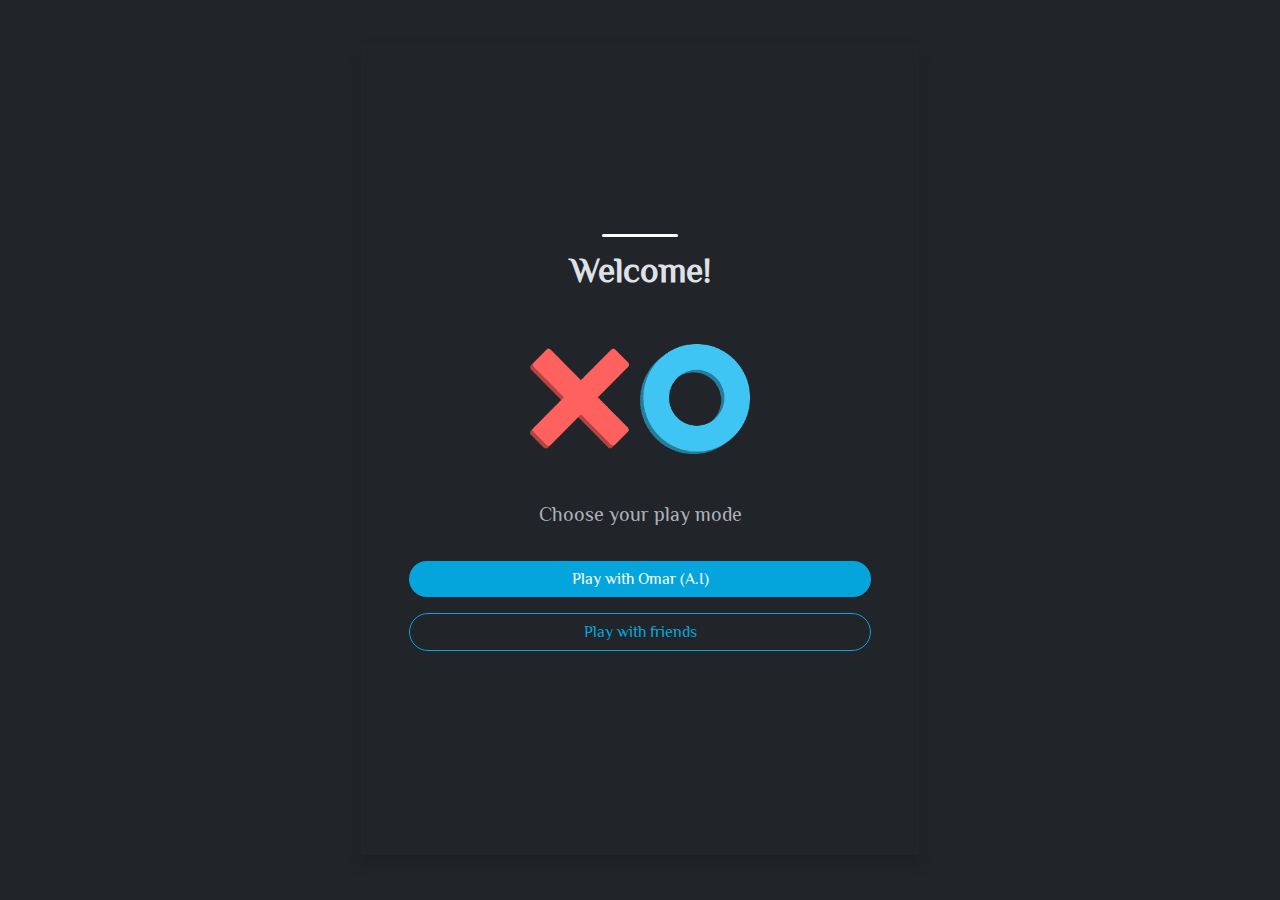
==== index.html @ 3f59a584 "welcome page commit" ====
<!DOCTYPE html>
<html lang="en">
<head>
    <meta charset="UTF-8">
    <meta name="viewport" content="width=device-width, initial-scale=1.0">
    <link rel="stylesheet" href="css/bootstrap.min.css">
    <link rel="stylesheet" href="style.css">
    <title>Tic Tac Toe</title>
</head>
<body data-bs-theme="dark">
    <div class="container-xl justify-content-center d-flex vh-100 align-items-center">
        <div class="row align-items-center shadow h-100 w-50">
            <div class="col-12 text-center p-5">
                <h3 class="title fw-bold">Welcome!</h3>
                <img src="assests/cover.png" alt="cover image" class="img img-fluid">
                <p class="lead text-muted">Choose your play mode</p>
                <a href="#">
                    <button type="button" class="btn btn-primary rounded-5 my-3 w-100 btn-p1">Play with Omar (A.I)</button>
                </a>
                <br>
                <a href="#">
                    <button class="btn btn-outline-primary rounded-5 w-100 btn-p2" id="playWithFriendsButton">Play with friends</button>
                </a>
            </div>
        </div>
    </div>
</body>
<script src="js/bootstrap.bundle.min.js"></script>
</html>
---- style.css ----
@font-face {
    font-family: "philosopher";
    src: url('fonts/Philosopher-Regular.ttf');
}

*
{
    font-family: 'philosopher';
}

.title
{
    font-size: 35px;
}

.title::after
{
    content: " ";
    display: block;
    position: absolute;
    background-color: white;
    width: 6%;
    height: 3px;
    border-radius: 25px;
    left: 47%;
    top: 26%;
}

.img
{
    padding-top: 45px;
    padding-bottom: 45px;
    width: 220px;
}

.btn-p1
{
    background-color: rgb(4 165 221);
    border: 0px;
}

.btn-p1:hover, .btn-p2:hover
{
    background-color: rgb(0, 116, 155);
}

.btn-p2
{
    color: rgb(4 165 221);
    border-color: rgb(4 165 221);
}

.row
{
    height: 90% !important;
}

@media (max-width: 650px) {
    .title::after
    {
        content: " ";
        display: block;
        position: absolute;
        background-color: white;
        width: 15%;
        height: 3px;
        border-radius: 25px;
        left: 43%;
        top: 25%;
    }

    .row
    {
        width: 65% !important;
    }
}
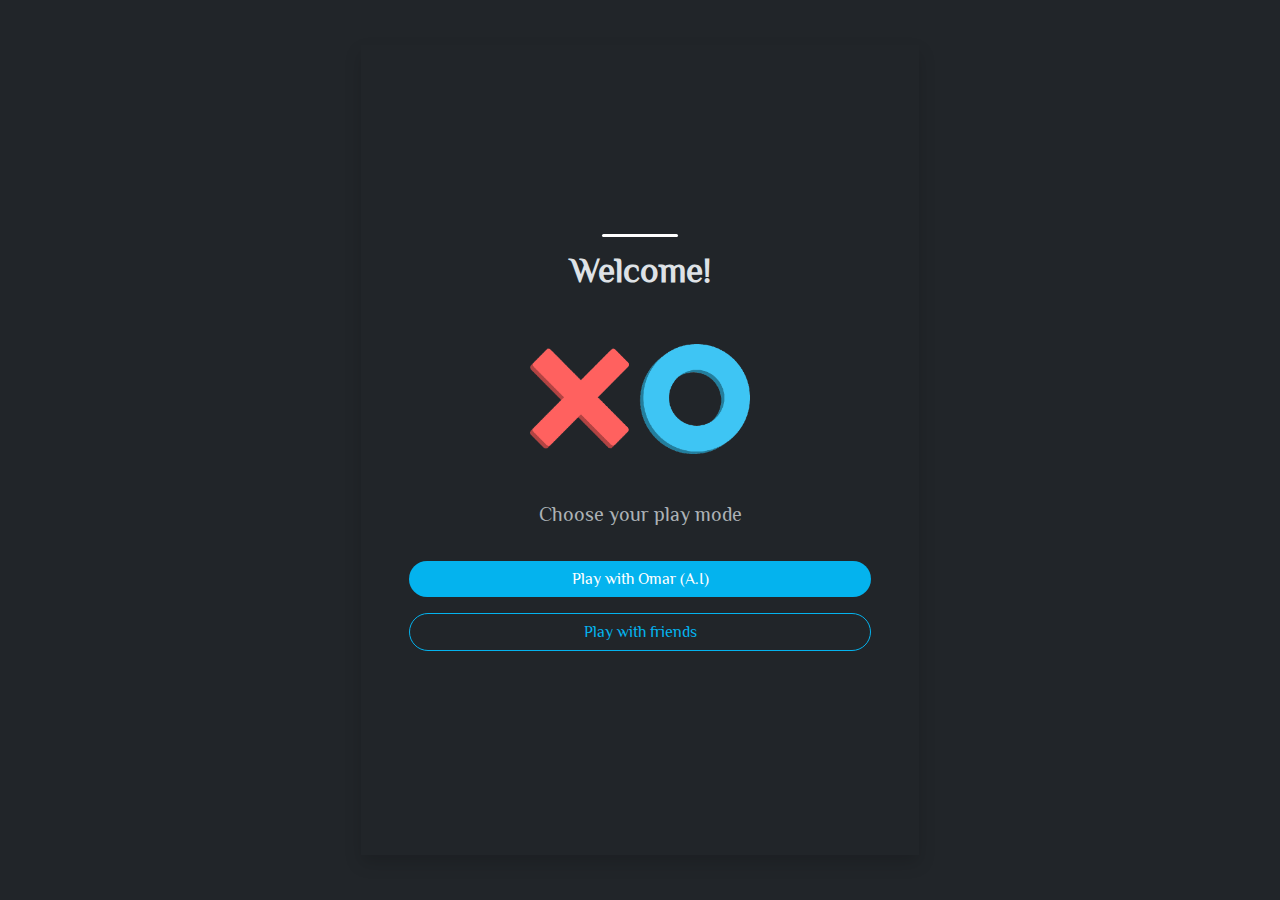
==== commit fa4b04b6: "Player choice page commit" ====
--- a/index.html
+++ b/index.html
@@ -12,13 +12,13 @@
         <div class="row align-items-center shadow h-100 w-50">
             <div class="col-12 text-center p-5">
                 <h3 class="title fw-bold">Welcome!</h3>
-                <img src="assests/cover.png" alt="cover image" class="img img-fluid">
+                <img src="assests/cover.png" alt="cover image" class="img img-fluid img-cover">
                 <p class="lead text-muted">Choose your play mode</p>
                 <a href="#">
                     <button type="button" class="btn btn-primary rounded-5 my-3 w-100 btn-p1">Play with Omar (A.I)</button>
                 </a>
                 <br>
-                <a href="#">
+                <a href="player.html">
                     <button class="btn btn-outline-primary rounded-5 w-100 btn-p2" id="playWithFriendsButton">Play with friends</button>
                 </a>
             </div>
--- a/style.css
+++ b/style.css
@@ -13,6 +13,24 @@
     font-size: 35px;
 }
 
+.title-1
+{
+    font-size: 35px;
+}
+
+.title-1::after
+{
+    content: " ";
+    display: block;
+    position: absolute;
+    background-color: white;
+    width: 10%;
+    height: 3px;
+    border-radius: 25px;
+    left: 45%;
+    top: 27%;
+}
+
 .title::after
 {
     content: " ";
@@ -26,7 +44,7 @@
     top: 26%;
 }
 
-.img
+.img.img-cover
 {
     padding-top: 45px;
     padding-bottom: 45px;
@@ -35,7 +53,7 @@
 
 .btn-p1
 {
-    background-color: rgb(4 165 221);
+    background-color: rgb(4, 179, 238);
     border: 0px;
 }
 
@@ -46,8 +64,8 @@
 
 .btn-p2
 {
-    color: rgb(4 165 221);
-    border-color: rgb(4 165 221);
+    color: rgb(4, 179, 238);
+    border-color: rgb(4, 179, 238);
 }
 
 .row
@@ -55,7 +73,19 @@
     height: 90% !important;
 }
 
-@media (max-width: 650px) {
+.choice
+{
+    width: 30px;
+    height: 30px;
+}
+
+.choice:checked
+{
+    background-color: rgb(4, 179, 238);
+    box-shadow: none;
+}
+
+@media (max-width: 600px) {
     .title::after
     {
         content: " ";
@@ -69,6 +99,19 @@
         top: 25%;
     }
 
+    .title-1::after
+    {
+        content: " ";
+        display: block;
+        position: absolute;
+        background-color: white;
+        width: 18%;
+        height: 3px;
+        border-radius: 25px;
+        left: 41%;
+        top: 30%;
+    }
+
     .row
     {
         width: 65% !important;
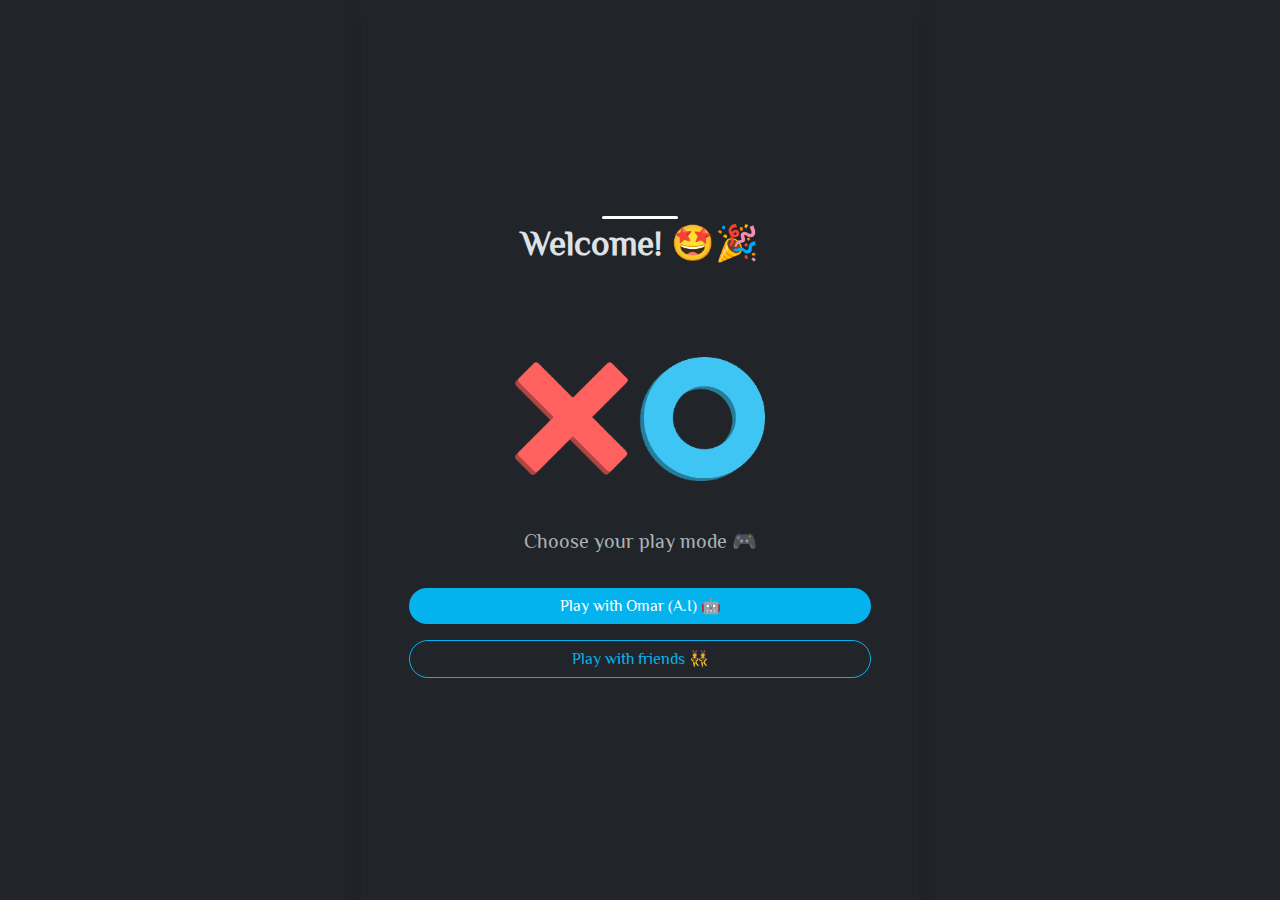
==== commit acc04f23: "Build 1.0" ====
--- a/index.html
+++ b/index.html
@@ -5,25 +5,31 @@
     <meta name="viewport" content="width=device-width, initial-scale=1.0">
     <link rel="stylesheet" href="css/bootstrap.min.css">
     <link rel="stylesheet" href="style.css">
+    <link rel="shortcut icon" href="assests/favicon.png" type="image/x-icon">
     <title>Tic Tac Toe</title>
 </head>
+
+<!--Welcome page starts-->
 <body data-bs-theme="dark">
     <div class="container-xl justify-content-center d-flex vh-100 align-items-center">
         <div class="row align-items-center shadow h-100 w-50">
             <div class="col-12 text-center p-5">
-                <h3 class="title fw-bold">Welcome!</h3>
+                <h3 class="title fw-bold mb-5">Welcome! 🤩🎉</h3>
                 <img src="assests/cover.png" alt="cover image" class="img img-fluid img-cover">
-                <p class="lead text-muted">Choose your play mode</p>
-                <a href="#">
-                    <button type="button" class="btn btn-primary rounded-5 my-3 w-100 btn-p1">Play with Omar (A.I)</button>
+                <p class="lead text-muted">Choose your play mode 🎮</p>
+                <a href="player.html" onclick="setOmar()">
+                    <button type="button" class="btn btn-primary rounded-5 my-3 w-100 btn-p1">Play with Omar (A.I) 🤖</button>
                 </a>
                 <br>
                 <a href="player.html">
-                    <button class="btn btn-outline-primary rounded-5 w-100 btn-p2" id="playWithFriendsButton">Play with friends</button>
+                    <button class="btn btn-outline-primary rounded-5 w-100 btn-p2" id="playWithFriendsButton">Play with friends 👯‍♀️</button>
                 </a>
             </div>
         </div>
     </div>
 </body>
+<!--Welcome page ends-->
+
 <script src="js/bootstrap.bundle.min.js"></script>
+<script src="js/game.js"></script>
 </html>--- a/style.css
+++ b/style.css
@@ -1,11 +1,18 @@
+/* Imports local font face */
 @font-face {
     font-family: "philosopher";
     src: url('fonts/Philosopher-Regular.ttf');
 }
 
+/* Custom Styling */
 *
 {
     font-family: 'philosopher';
+}
+
+.row
+{
+    height: 100%
 }
 
 .title
@@ -15,20 +22,13 @@
 
 .title-1
 {
-    font-size: 35px;
+    font-size: 30px;
 }
 
-.title-1::after
+.title-1
 {
-    content: " ";
-    display: block;
-    position: absolute;
-    background-color: white;
-    width: 10%;
-    height: 3px;
-    border-radius: 25px;
-    left: 45%;
-    top: 27%;
+    font-size: 30px;
+    margin-top: -10%;
 }
 
 .title::after
@@ -41,14 +41,14 @@
     height: 3px;
     border-radius: 25px;
     left: 47%;
-    top: 26%;
+    top: 24%;
 }
 
 .img.img-cover
 {
     padding-top: 45px;
     padding-bottom: 45px;
-    width: 220px;
+    width: 250px;
 }
 
 .btn-p1
@@ -70,13 +70,13 @@
 
 .row
 {
-    height: 90% !important;
+    height: 100% !important;
 }
 
 .choice
 {
-    width: 30px;
-    height: 30px;
+    width: 25px;
+    height: 25px;
 }
 
 .choice:checked
@@ -85,6 +85,70 @@
     box-shadow: none;
 }
 
+#score
+{
+    background-color: rgb(4, 179, 238);
+    height: 35px;
+    padding-top: 2px;
+}
+
+.player::first-letter
+{
+    text-transform: capitalize !important;
+}
+
+.cell
+{
+    width: 30px;
+    height: 130px;
+    text-align: center;
+    vertical-align: center;
+}
+
+.cell:hover
+{
+    background-color: rgba(172, 171, 171, 0.062);
+}
+
+.board
+{
+    border-spacing: 0;
+    border-collapse: separate;
+    border: 1px solid rgba(172, 171, 171, 0.226);
+    border-radius: 15px;
+}
+
+.board td:not(:last-child)
+{
+    border-right: 1px solid rgba(172, 171, 171, 0.226);
+}
+
+.board tr:not(:last-child)>td
+{
+    border-bottom: 1px solid rgba(172, 171, 171, 0.226);
+}
+
+.board tr:first-child>td:first-child:hover
+{
+    border-top-left-radius: 15px;
+}
+
+.board tr:last-child>td:first-child:hover
+{
+    border-bottom-left-radius: 15px;
+}
+
+.board tr:first-child>td:last-child:hover
+{
+    border-top-right-radius: 15px;
+}
+
+.board tr:last-child>td:last-child:hover
+{
+    border-bottom-right-radius: 15px;
+}
+
+/* Mobile Specific Custom Styling */
 @media (max-width: 600px) {
     .title::after
     {
@@ -99,21 +163,23 @@
         top: 25%;
     }
 
-    .title-1::after
+    .row
     {
-        content: " ";
-        display: block;
-        position: absolute;
-        background-color: white;
-        width: 18%;
-        height: 3px;
-        border-radius: 25px;
-        left: 41%;
-        top: 30%;
+        width: 80% !important;
     }
 
-    .row
+    .cell
     {
-        width: 65% !important;
+        width: 30px;
+        height: 105px;
+        text-align: center;
+        vertical-align: center;
+    }
+
+    #score
+    {
+        width: 120px;
+        padding-left: 0px !important;
+        padding-right: 0px !important;
     }
 }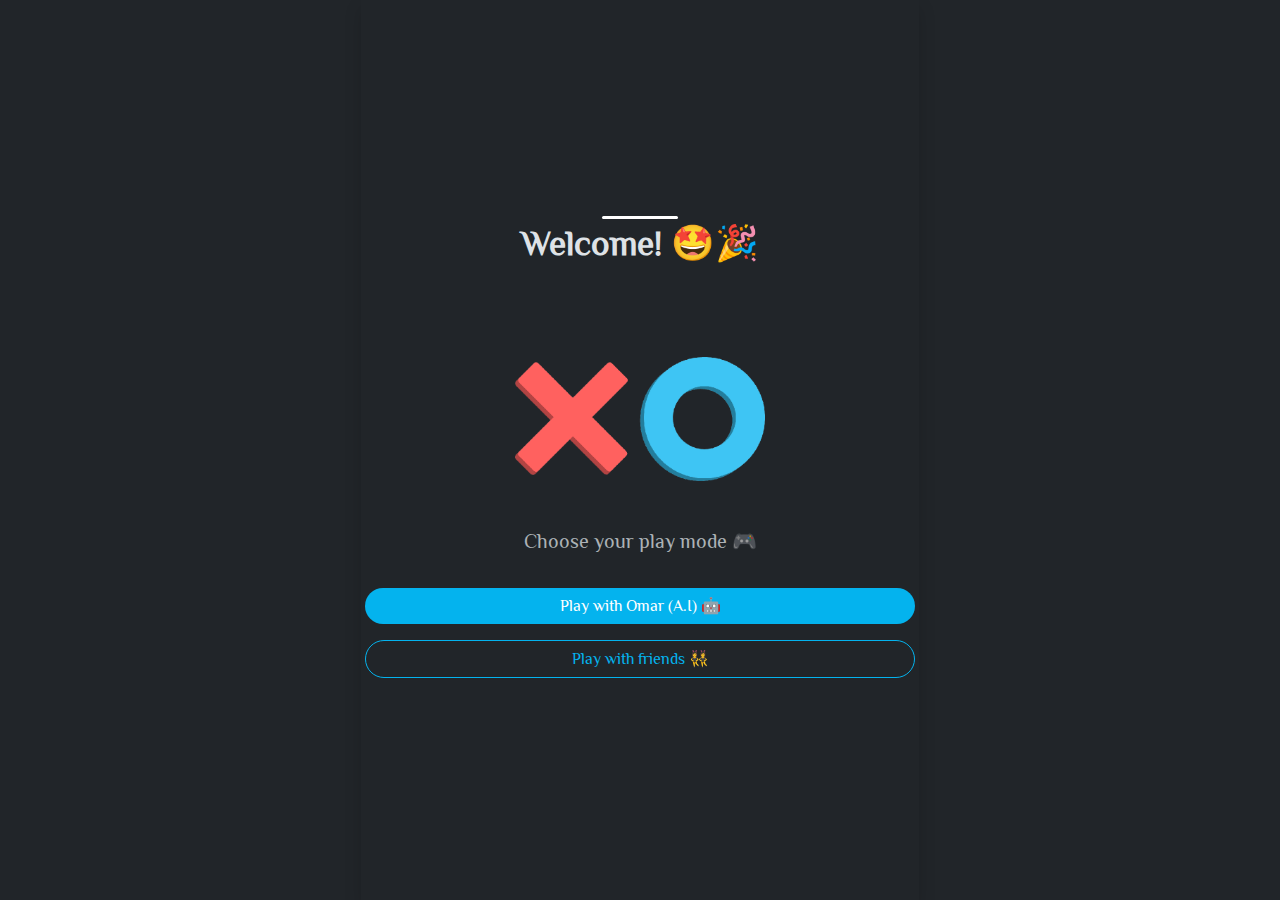
==== commit 689ddac8: "Update index.html" ====
--- a/index.html
+++ b/index.html
@@ -13,7 +13,7 @@
 <body data-bs-theme="dark">
     <div class="container-xl justify-content-center d-flex vh-100 align-items-center">
         <div class="row align-items-center shadow h-100 w-50">
-            <div class="col-12 text-center p-5">
+            <div class="col-12 text-center p-1">
                 <h3 class="title fw-bold mb-5">Welcome! 🤩🎉</h3>
                 <img src="assests/cover.png" alt="cover image" class="img img-fluid img-cover">
                 <p class="lead text-muted">Choose your play mode 🎮</p>
@@ -32,4 +32,4 @@
 
 <script src="js/bootstrap.bundle.min.js"></script>
 <script src="js/game.js"></script>
-</html>+</html>
--- a/style.css
+++ b/style.css
@@ -165,7 +165,7 @@
 
     .row
     {
-        width: 80% !important;
+        width: 100% !important;
     }
 
     .cell
